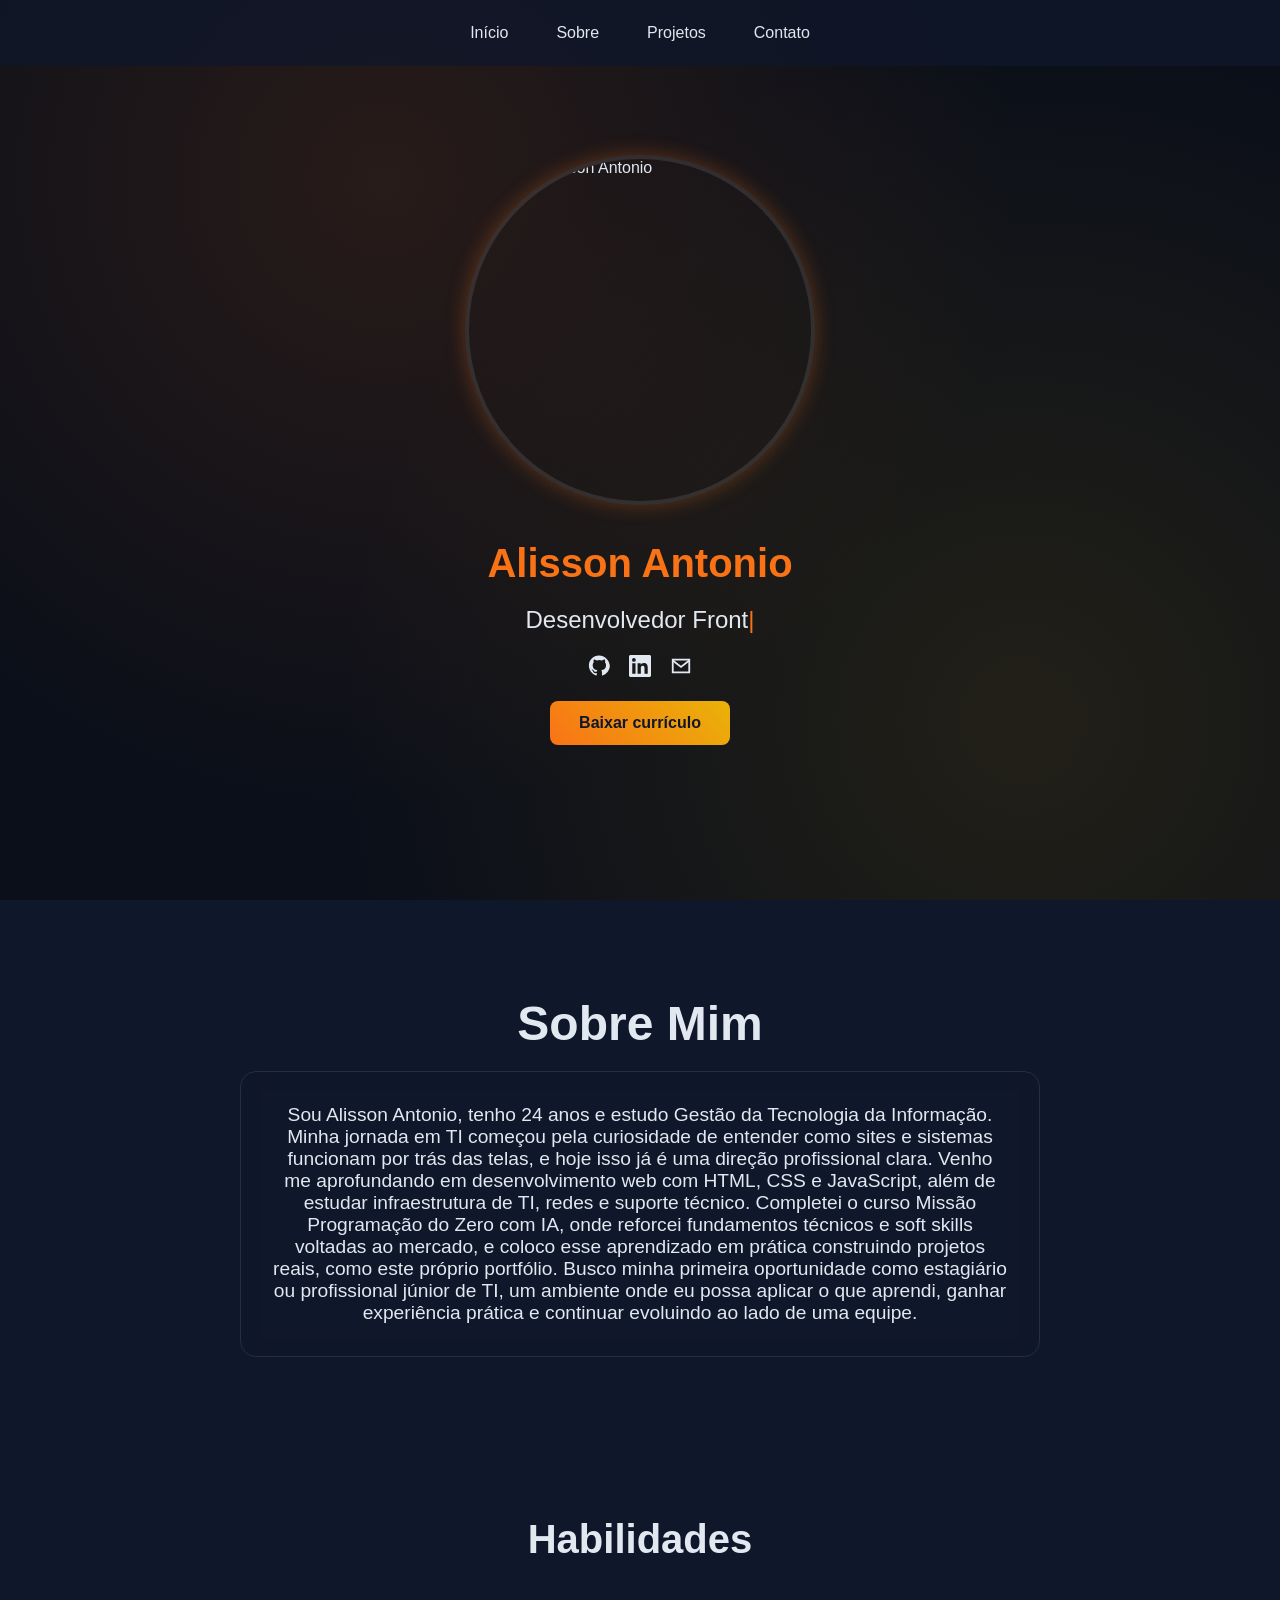
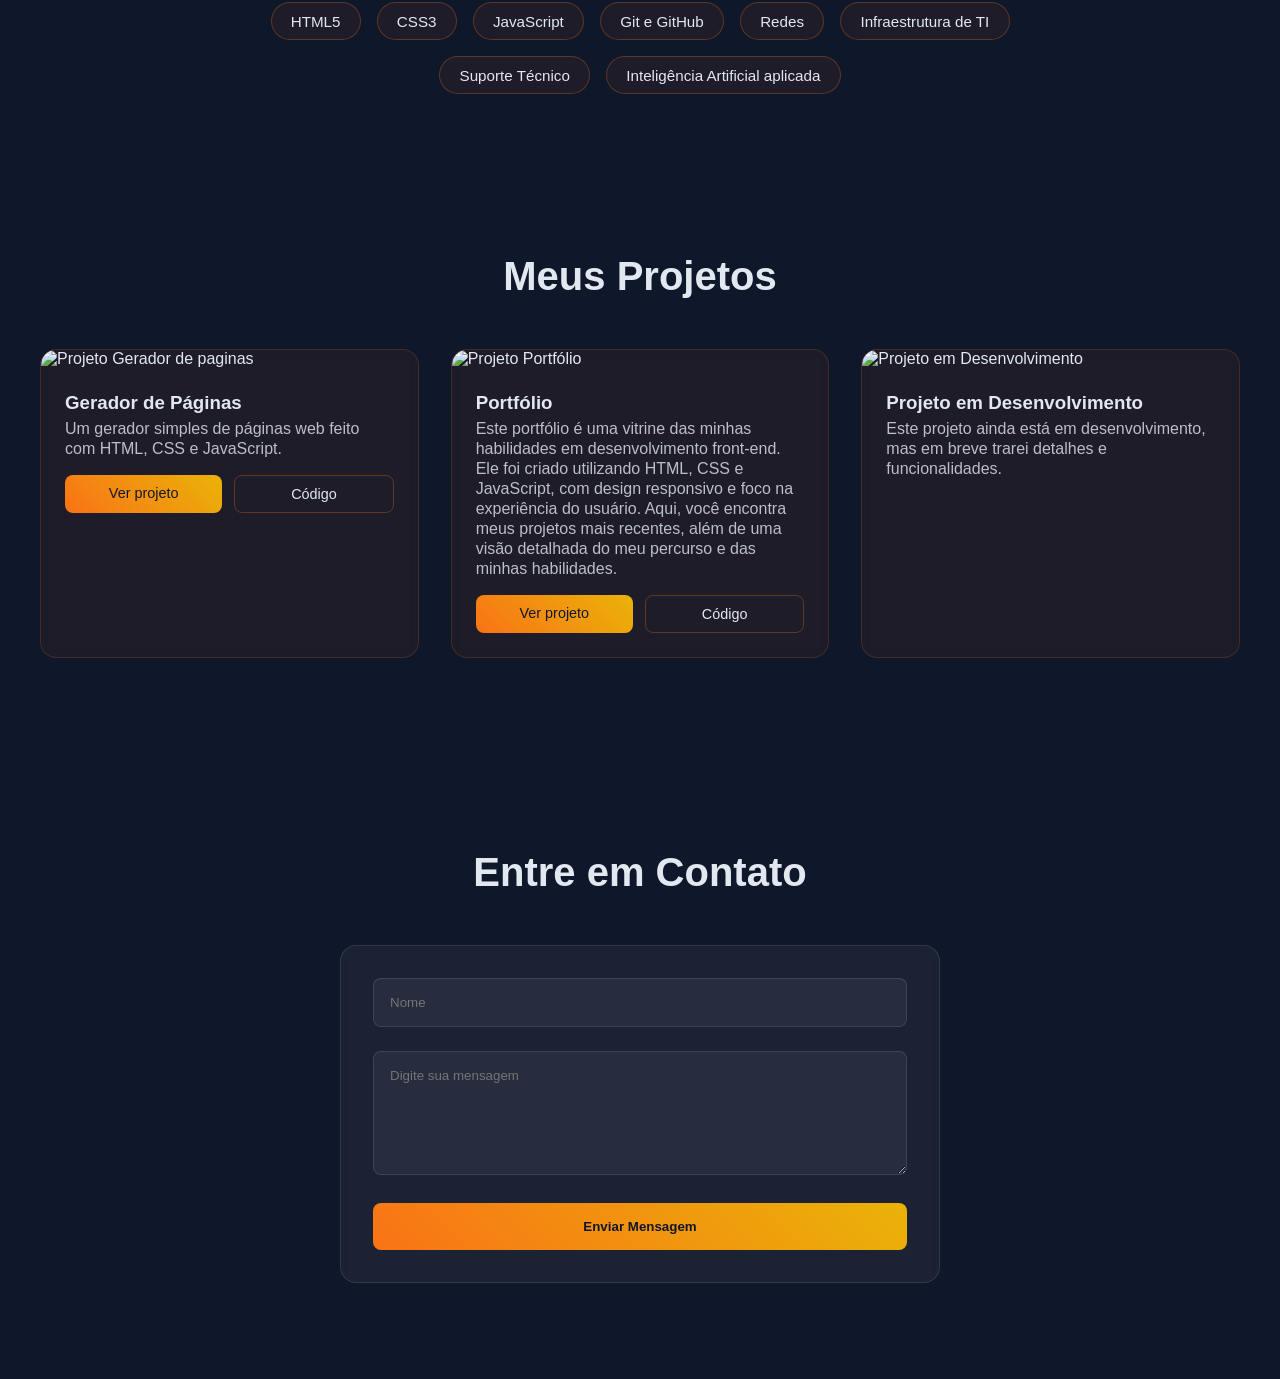
==== index.html @ 195392e7 "Add files via upload" ====
<!DOCTYPE html>
<html lang="pt-BR">

<head>
    <meta charset="UTF-8">
    <meta name="viewport" content="width=device-width, initial-scale=1.0">
    <meta name="description" content="Portfólio de Alisson Antonio, estudante de Gestão da Tecnologia da Informação com foco em desenvolvimento web, suporte técnico e infraestrutura de TI.">
    <link rel="stylesheet" href="styles.css">
    <link rel="icon" href="data:image/svg+xml,%3Csvg xmlns='http://www.w3.org/2000/svg' viewBox='0 0 100 100'%3E%3Crect width='100' height='100' rx='20' fill='%230f172a'/%3E%3Ctext x='50' y='63' font-size='42' font-family='monospace' font-weight='bold' fill='%23f97316' text-anchor='middle'%3E%3C/%3E%3C/text%3E%3C/svg%3E">
    <title>Alisson Antonio | Desenvolvedor Front-End</title>
</head>

<body>
    <div class="particulas"></div>


    <nav class="navegacao">
        <ul class="menu">
            <li>
                <a href="#inicio" class="menu-link">Início</a>
            </li>
            <li>
                <a href="#sobre" class="menu-link">Sobre</a>
            </li>
            <li>
                <a href="#projetos" class="menu-link">Projetos</a>
            </li>
            <li>
                <a href="#contatos" class="menu-link">Contato</a>
            </li>
        </ul>

    </nav>

    <main id="inicio" class="cabecalho">
        <img src="./img/projeto5.jpeg" alt="Foto do Alisson Antonio" class="foto-perfil">
        <h1>Alisson Antonio</h1>
        <p class="cabecalho-sub-titulo"><span id="texto-digitando"></span><span class="cursor-digitando">|</span></p>

        <div class="redes-sociais">
            <a href="https://github.com/alyssongl656-alt" target="_blank" rel="noopener" class="rede-link" aria-label="GitHub">
                <svg width="22" height="22" viewBox="0 0 24 24" fill="currentColor"><path d="M12 .5C5.73.5.98 5.24.98 11.52c0 5.02 3.26 9.28 7.79 10.79.57.1.78-.25.78-.55 0-.27-.01-1.16-.02-2.11-3.17.69-3.84-1.35-3.84-1.35-.52-1.32-1.27-1.67-1.27-1.67-1.04-.71.08-.7.08-.7 1.15.08 1.75 1.18 1.75 1.18 1.02 1.75 2.68 1.24 3.33.95.1-.74.4-1.24.73-1.53-2.53-.29-5.19-1.27-5.19-5.63 0-1.24.44-2.26 1.17-3.06-.12-.29-.51-1.46.11-3.04 0 0 .96-.31 3.14 1.17a10.9 10.9 0 0 1 5.72 0c2.18-1.48 3.14-1.17 3.14-1.17.62 1.58.23 2.75.11 3.04.73.8 1.17 1.82 1.17 3.06 0 4.37-2.67 5.34-5.21 5.62.41.36.77 1.06.77 2.14 0 1.55-.01 2.79-.01 3.17 0 .3.21.66.79.55 4.52-1.51 7.78-5.77 7.78-10.79C23.02 5.24 18.27.5 12 .5z"/></svg>
            </a>
            <a href="https://linkedin.com/in/alisson-antonio-ti" target="_blank" rel="noopener" class="rede-link" aria-label="LinkedIn">
                <svg width="22" height="22" viewBox="0 0 24 24" fill="currentColor"><path d="M20.45 20.45h-3.55v-5.57c0-1.33-.02-3.03-1.85-3.03-1.85 0-2.14 1.45-2.14 2.94v5.66H9.36V9h3.41v1.56h.05c.47-.9 1.63-1.85 3.36-1.85 3.59 0 4.26 2.37 4.26 5.45v6.29zM5.34 7.43a2.06 2.06 0 1 1 0-4.12 2.06 2.06 0 0 1 0 4.12zM7.11 20.45H3.56V9h3.55v11.45zM22.22 0H1.77C.79 0 0 .77 0 1.73v20.54C0 23.23.79 24 1.77 24h20.45c.98 0 1.78-.77 1.78-1.73V1.73C24 .77 23.2 0 22.22 0z"/></svg>
            </a>
            <a href="mailto:alisson.with.faith@gmail.com" class="rede-link" aria-label="E-mail">
                <svg width="22" height="22" viewBox="0 0 24 24" fill="none" stroke="currentColor" stroke-width="2"><path d="M3 5h18v14H3z"/><path d="m3 6 9 7 9-7"/></svg>
            </a>
        </div>

        <a href="./curriculo-alisson-antonio.pdf" download class="botao-curriculo">Baixar currículo</a>
    </main>

    <section id="sobre" class="sobre reveal">
        <h2 class="sobre-titulo">Sobre Mim</h2>
        <div class="sobre-caixa">
            <p class="sobre-paragrafo">
                Sou Alisson Antonio, tenho 24 anos e estudo Gestão da Tecnologia da Informação. Minha jornada em TI começou pela curiosidade de entender como sites e sistemas funcionam por trás das telas, e hoje isso já é uma direção profissional clara.
                Venho me aprofundando em desenvolvimento web com HTML, CSS e JavaScript, além de estudar infraestrutura de TI, redes e suporte técnico. Completei o curso Missão Programação do Zero com IA, onde reforcei fundamentos técnicos e soft skills voltadas ao mercado, e coloco esse aprendizado em prática construindo projetos reais, como este próprio portfólio.
                Busco minha primeira oportunidade como estagiário ou profissional júnior de TI, um ambiente onde eu possa aplicar o que aprendi, ganhar experiência prática e continuar evoluindo ao lado de uma equipe.
            </p>
        </div>
    </section>

    <section id="habilidades" class="habilidades reveal">
        <h2 class="habilidades-titulo">Habilidades</h2>
        <div class="habilidades-caixa">
            <span class="habilidade-badge">HTML5</span>
            <span class="habilidade-badge">CSS3</span>
            <span class="habilidade-badge">JavaScript</span>
            <span class="habilidade-badge">Git e GitHub</span>
            <span class="habilidade-badge">Redes</span>
            <span class="habilidade-badge">Infraestrutura de TI</span>
            <span class="habilidade-badge">Suporte Técnico</span>
            <span class="habilidade-badge">Inteligência Artificial aplicada</span>
        </div>
    </section>

    <section id="projetos" class="projetos reveal">
        <h2 class="projetos-titulo">Meus Projetos</h2>
        <div class="projetos-caixa">

            <div class="projetos-Gerador">
                <img src="./img/projeto2.png" alt="Projeto Gerador de paginas" class="projetos-imagem">
                <div class="caixa-textos-projetos">
                    <h3 class="info-projetos">Gerador de Páginas</h3>
                    <p class="paragrafo-projetos"> Um gerador simples de páginas web feito com HTML, CSS e JavaScript.
                    </p>
                    <div class="links-projeto">
                        <a href="https://gerador-conteudo-ia.vercel.app" target="_blank" rel="noopener" class="btn-projeto">Ver projeto</a>
                        <a href="https://github.com/alyssongl656-alt/gerador-conteudo-ia" target="_blank" rel="noopener" class="btn-projeto btn-projeto-secundario">Código</a>
                    </div>
                </div>
            </div>

            <div class="projetos-Gerador">
                <img src="./img/projeto3.png" alt="Projeto Portfólio" class="projetos-imagem">
                <div class="caixa-textos-projetos">
                    <h3 class="info-projetos">Portfólio</h3>
                    <p class="paragrafo-projetos"> Este portfólio é uma vitrine das minhas habilidades em
                        desenvolvimento
                        front-end. Ele foi criado utilizando HTML, CSS e JavaScript, com design responsivo e foco na
                        experiência do usuário. Aqui, você encontra meus projetos mais recentes, além de uma visão
                        detalhada
                        do meu percurso e das minhas habilidades.</p>
                    <div class="links-projeto">
                        <a href="https://alyssongl656-alt.github.io/" target="_blank" rel="noopener" class="btn-projeto">Ver projeto</a>
                        <a href="https://github.com/alyssongl656-alt/alyssongl656-alt.github.io" target="_blank" rel="noopener" class="btn-projeto btn-projeto-secundario">Código</a>
                    </div>
                </div>
            </div>

            <div class="projetos-Gerador">
                <img src="./img/projeto4.jpeg" alt="Projeto em Desenvolvimento" class="projetos-imagem">
                <div class="caixa-textos-projetos">
                    <h3 class="info-projetos">Projeto em Desenvolvimento</h3>
                    <p class="paragrafo-projetos"> Este projeto ainda está em desenvolvimento, mas em breve trarei
                        detalhes
                        e funcionalidades.</p>
                </div>
            </div>


        </div>
    </section>

    <section id="contatos" class="contatos reveal">
        <h2 class="contatos-titulo">Entre em Contato</h2>

        <form class="contato-formulario" id="formulario" onsubmit="enviarMensagem(event)">
            <div class="grupo-form">
                <input placeholder="Nome" class="campo-form" id="nome">
            </div>

            <div class="grupo-form">
                <textarea class="campo-form" placeholder="Digite sua mensagem" rows="6" id="mensagem"></textarea>
            </div>

            <button type="submit" class="botao-form">Enviar Mensagem</button>
        </form>
    </section>

    <script>

        function enviarMensagem(event) {
            event.preventDefault();

            const nome = document.getElementById('nome').value;
            const mensagem = document.getElementById('mensagem').value;
            const telefone = "5582994211185";

            const texto = `Olá, meu nome é ${nome}, ${mensagem}`;
            const msgFormatada = encodeURIComponent(texto);

            const url = `https://wa.me/${telefone}?text=${msgFormatada}`;

            window.open(url, '_blank');
        }

        const frasesDigitando = ["Desenvolvedor Front-End", "Estudante de TI", "Suporte Técnico"];
        let indiceFrase = 0;
        let indiceLetra = 0;
        let apagando = false;
        const elementoDigitando = document.getElementById('texto-digitando');

        function digitar() {
            const fraseAtual = frasesDigitando[indiceFrase];

            if (!apagando) {
                indiceLetra++;
                elementoDigitando.textContent = fraseAtual.slice(0, indiceLetra);
                if (indiceLetra === fraseAtual.length) {
                    apagando = true;
                    setTimeout(digitar, 1800);
                    return;
                }
            } else {
                indiceLetra--;
                elementoDigitando.textContent = fraseAtual.slice(0, indiceLetra);
                if (indiceLetra === 0) {
                    apagando = false;
                    indiceFrase = (indiceFrase + 1) % frasesDigitando.length;
                }
            }

            setTimeout(digitar, apagando ? 40 : 80);
        }

        digitar();

        const elementosRevelar = document.querySelectorAll('.reveal');
        const observador = new IntersectionObserver((entradas) => {
            entradas.forEach((entrada) => {
                if (entrada.isIntersecting) {
                    entrada.target.classList.add('reveal-ativo');
                    observador.unobserve(entrada.target);
                }
            });
        }, { threshold: 0.15 });

        elementosRevelar.forEach((el) => observador.observe(el));
    </script>

</body>

</html>
---- styles.css ----
* {
    margin: 0;
    padding: 0;
    box-sizing: border-box;
    font-family:'Segoe UI', Tahoma, Geneva, Verdana, sans-serif
}

html {
    scroll-behavior: smooth;
}

:root {
    --primaria: #f97316;
    --secundaria: #eab308;
    --escuro: #0f172a;
    --mais-Escuro: #0a0f1c;
    --claro: #e2e8f0;
    --vidro: rgba(255, 255, 255, 0.1);
}

body {
    background-color: var(--escuro);
    color: var(--claro);
}

.navegacao {
    position: fixed;
    background:rgba(15, 23, 42, 0.8);
    width: 100%;
    z-index: 100;
    padding: 1.5rem 0;
}

.menu { 
    display: flex;
    justify-content: center;
    list-style: none;
    gap: 3rem;
}

.menu-link {
    text-decoration: none;
    color: var(--claro);
    font-weight: 500;
    position: relative;
    padding: 0.5rem 0;
}

.menu-link::after {
    content: '';
    height: 2px;
    width: 0;
    position: absolute;
    bottom: 0;
    left: 0;
    background: linear-gradient(90deg, var(--primaria), var(--secundaria));
    transition: width 0.5s ease;
}

.menu-link:hover::after {
    width: 100%;
}

.foto-perfil {
    width: 350px;
    height: 350px;
    box-shadow: 0 0px 20px rgba(249, 115, 22, 0.3);
    border-radius: 50%;
    border: 4px solid var(--vidro);
    margin-bottom: 1rem;
    animation: flutuar 5s ease-in-out infinite;
}

.cabecalho {
   min-height: 100vh;
   display: flex;
   justify-content: center;
   align-items: center;
    flex-direction: column;
}

h1 {
    font-size: 2.5rem;
    color: var(--primaria);
    font-weight: bold;
    margin: 20px;
}

.cabecalho-sub-titulo {
    font-size: 1.5rem;
    color: var(--claro);
    margin-bottom: 20px;
}

.sobre {
    padding: 6rem 2rem;
}

.sobre-titulo {
    font-size: 3rem;
    color: var(--claro);
    text-align: center;
    margin-bottom: 20px;
}

.sobre-caixa {
    padding: 2rem;
    max-width: 800px;
    margin: 0 auto;
    border-radius: 16px;
    border: 1px solid var(--vidro);
    backdrop-filter: blur(10px);
    background: rgba(255, 255, 255, 0.0);
}

.sobre-paragrafo {
    text-align: center;
    font-size: 1.2rem;
}

.projetos {
    padding: 6rem 2rem;
}

.projetos-caixa {
    display: grid;
    grid-template-columns: repeat(auto-fit, minmax(300px, 1fr));
    gap: 2rem;
    max-width: 1200px;
    margin: 0 auto;

}

.projetos-Gerador {
    background: rgba(249, 115, 22, 0.06);
    border-radius: 16px;
    backdrop-filter: blur(5px);
    border: 1px solid rgba(249, 115, 22, 0.18);
    overflow: hidden;
    transition: all 0.5s ease;
    cursor: pointer;
}

.projetos-titulo {
    text-align: center;
    font-size: 2.5rem;
    margin-bottom: 50px;
}

.projetos-Gerador:hover {
    box-shadow: 0 10px 20px rgba(249, 115, 22, 0.2);
    transform: translateY(-10px) scale(1.03);
}

.projetos-imagem {
   height: 200px;
   width: 100%;
   object-fit: cover;
}

.caixa-textos-projetos {
    padding: 1.5rem;
}

.paragrafo-projetos {
   color: rgba(226, 232, 240, 0.8);
   line-height: 1.25rem;
}

.info-projetos {
margin-bottom: 5px;
}

.contatos {
    padding: 6rem 2rem;
}
.contatos-titulo{
    text-align: center;
    font-size: 2.5rem;
    margin-bottom: 50px;
}
.contato-formulario {
    max-width: 600px;
    margin: 0 auto;
    background: rgba(255, 255, 255, 0.05);
    backdrop-filter: blur(5px);
    padding: 2rem;
    border: 1px solid var(--vidro);
    border-radius: 16px;
}
.campo-form {
    width: 100%;
    padding: 1rem;
    background: rgba(255, 255, 255, 0.05);
    border-radius: 8px;
    color: var(--claro);
    border: 1px solid var(--vidro);
    outline: none;  
}

.campo-form:focus {
    border-color: var(--secundaria);
    box-shadow: 0 0 10px rgba(249, 115, 22, 0.3);

}

.grupo-form {
    margin-bottom: 1.5rem;
}

.botao-form {
    color: var(--escuro);
    background: linear-gradient(45deg, var(--primaria), var(--secundaria));
    padding: 1rem 2rem;
    border: none;
    border-radius: 8px;
    cursor: pointer;
    font-weight: bold;
    width: 100%;
    transition: all 0.5s ease;
}

.botao-form:hover {
    transform: translateY(-4px);
    box-shadow: 0 5px 15px rgba(249, 115, 22, 0.4);
}

.particulas {
    position: fixed;
    top: 0;
    left: 0;
    width: 100%;
    height: 100%;
    z-index: -1;
    background:
    radial-gradient(circle at 30% 20%, rgba(249, 115, 22, 0.12), transparent 55%),
    radial-gradient(circle at 80% 80%, rgba(234, 179, 8, 0.10), transparent 55%),
    #0b0f19;
}

@keyframes flutuar {
    0%, 100% {
        transform: translateY(0);
    }
    50% {
        transform: translateY(-20px);
    }
}

@media (max-width: 768px) {
    .menu {
        gap: 1.5rem;
        flex-wrap: wrap;
        padding: 0 1rem;
    }

    .navegacao {
        padding: 1rem 0;
    }

    .foto-perfil {
        width: 220px;
        height: 220px;
    }

    h1 {
        font-size: 2rem;
        text-align: center;
    }

    .cabecalho-sub-titulo {
        font-size: 1.2rem;
        text-align: center;
    }

    .sobre-titulo,
    .projetos-titulo,
    .contatos-titulo {
        font-size: 2.2rem;
    }

    .sobre {
        padding: 4rem 1.5rem;
    }

    .sobre-caixa {
        padding: 1.5rem;
    }

    .sobre-paragrafo {
        font-size: 1rem;
    }

    .projetos,
    .contatos {
        padding: 4rem 1.5rem;
    }

    .projetos-caixa {
        grid-template-columns: 1fr;
    }

    .contato-formulario {
        padding: 1.5rem;
    }

    .habilidades {
        padding: 3rem 1.5rem;
    }

    .habilidades-titulo {
        font-size: 2.2rem;
    }

    .links-projeto {
        flex-direction: column;
    }
}

@media (max-width: 480px) {
    .menu {
        gap: 1rem;
        font-size: 0.9rem;
    }

    .foto-perfil {
        width: 160px;
        height: 160px;
    }

    h1 {
        font-size: 1.6rem;
    }

    .cabecalho-sub-titulo {
        font-size: 1rem;
    }

    .sobre-titulo,
    .projetos-titulo,
    .contatos-titulo {
        font-size: 1.8rem;
    }
}

.cabecalho-sub-titulo {
    min-height: 1.8rem;
}

.cursor-digitando {
    color: var(--primaria);
    animation: piscar 0.8s infinite;
}

@keyframes piscar {
    0%, 100% { opacity: 1; }
    50% { opacity: 0; }
}

.redes-sociais {
    display: flex;
    gap: 1.2rem;
    margin-bottom: 1.5rem;
}

.rede-link {
    color: var(--claro);
    display: flex;
    transition: color 0.3s ease, transform 0.3s ease;
}

.rede-link:hover {
    color: var(--primaria);
    transform: translateY(-3px);
}

.botao-curriculo {
    text-decoration: none;
    color: var(--escuro);
    background: linear-gradient(45deg, var(--primaria), var(--secundaria));
    padding: 0.8rem 1.8rem;
    border-radius: 8px;
    font-weight: bold;
    transition: all 0.5s ease;
}

.botao-curriculo:hover {
    transform: translateY(-4px);
    box-shadow: 0 5px 15px rgba(249, 115, 22, 0.4);
}

.habilidades {
    padding: 4rem 2rem;
}

.habilidades-titulo {
    text-align: center;
    font-size: 2.5rem;
    margin-bottom: 40px;
}

.habilidades-caixa {
    display: flex;
    flex-wrap: wrap;
    justify-content: center;
    gap: 1rem;
    max-width: 900px;
    margin: 0 auto;
}

.habilidade-badge {
    padding: 0.6rem 1.2rem;
    border-radius: 999px;
    border: 1px solid rgba(249, 115, 22, 0.3);
    background: rgba(249, 115, 22, 0.06);
    color: var(--claro);
    font-size: 0.95rem;
    font-weight: 500;
    transition: all 0.3s ease;
}

.habilidade-badge:hover {
    background: rgba(249, 115, 22, 0.15);
    border-color: var(--primaria);
    transform: translateY(-3px);
}

.links-projeto {
    display: flex;
    gap: 0.75rem;
    margin-top: 1rem;
}

.btn-projeto {
    flex: 1;
    text-align: center;
    text-decoration: none;
    padding: 0.6rem 1rem;
    border-radius: 8px;
    font-size: 0.9rem;
    font-weight: 500;
    color: var(--escuro);
    background: linear-gradient(45deg, var(--primaria), var(--secundaria));
    transition: all 0.3s ease;
}

.btn-projeto-secundario {
    color: var(--claro);
    background: transparent;
    border: 1px solid rgba(249, 115, 22, 0.3);
}

.btn-projeto:hover {
    transform: translateY(-3px);
    box-shadow: 0 5px 15px rgba(249, 115, 22, 0.3);
}

.reveal {
    opacity: 0;
    transform: translateY(40px);
    transition: opacity 0.8s ease, transform 0.8s ease;
}

.reveal-ativo {
    opacity: 1;
    transform: translateY(0);
}
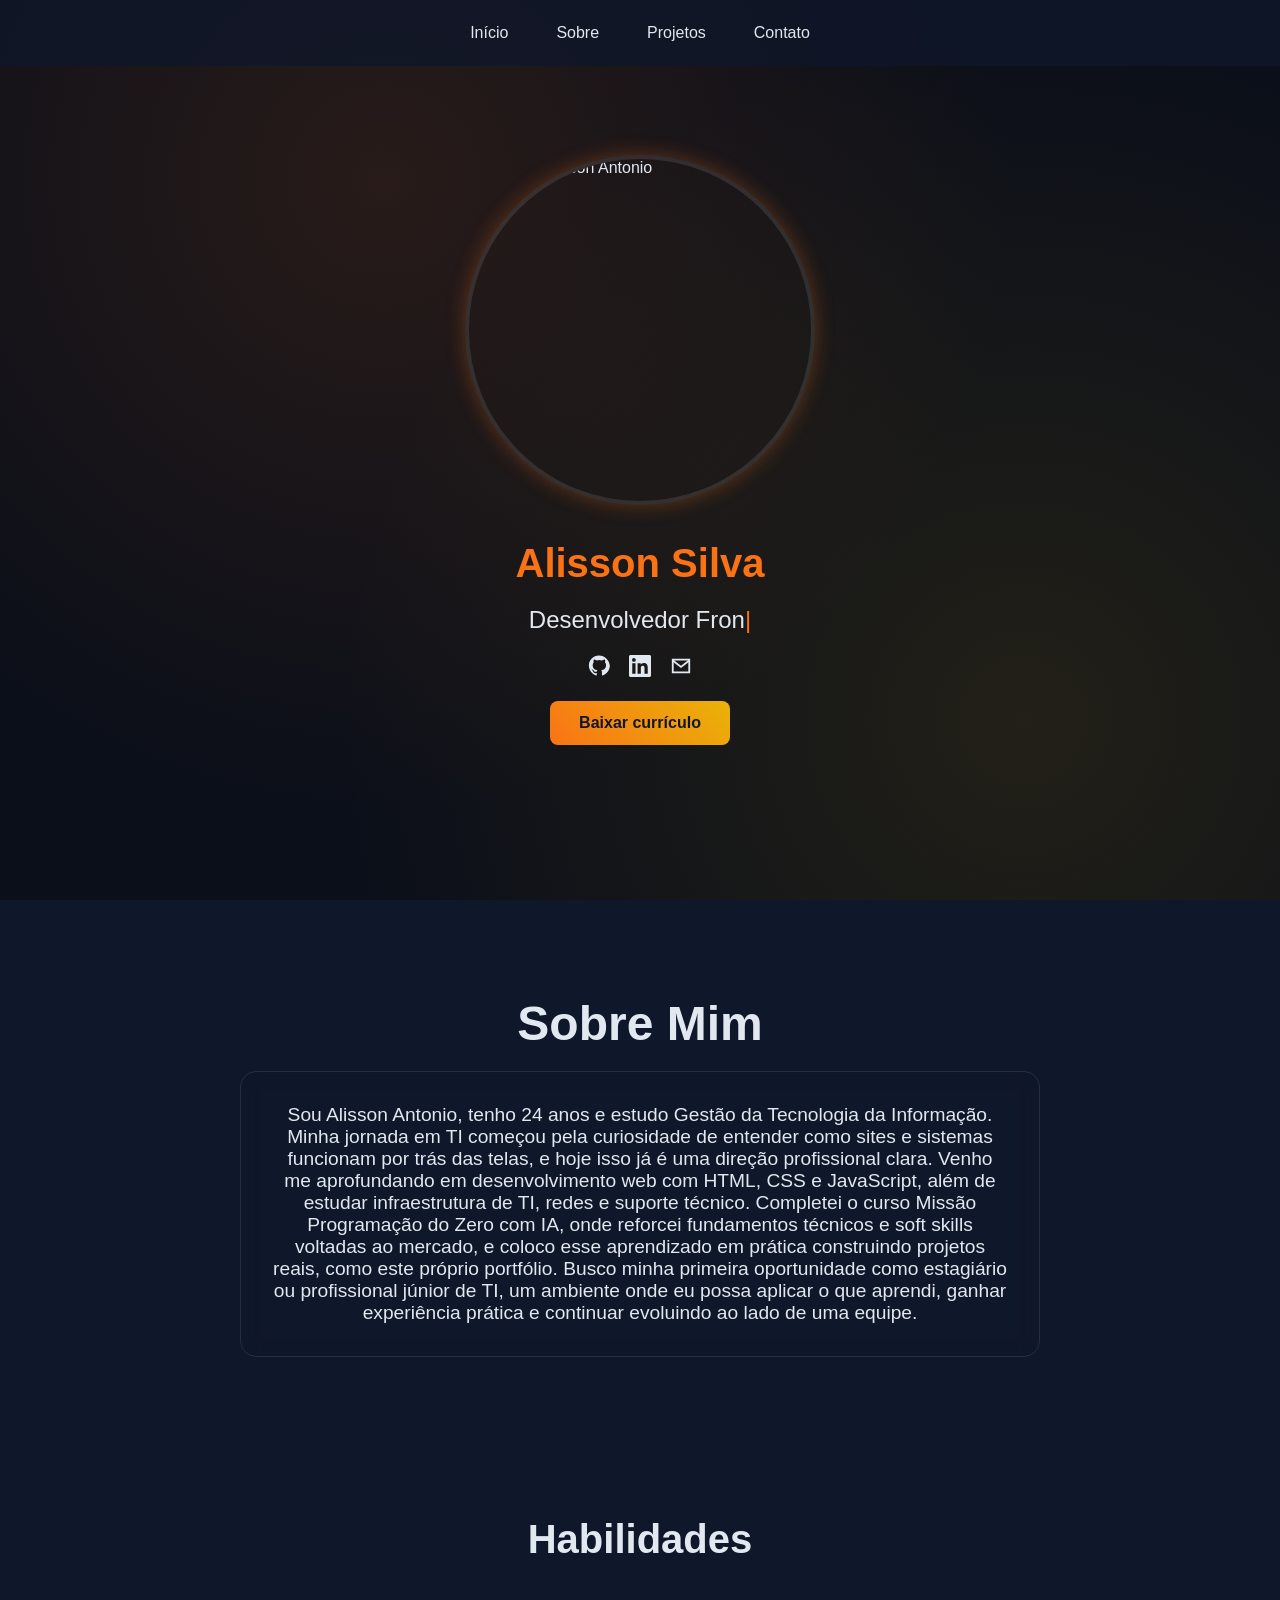
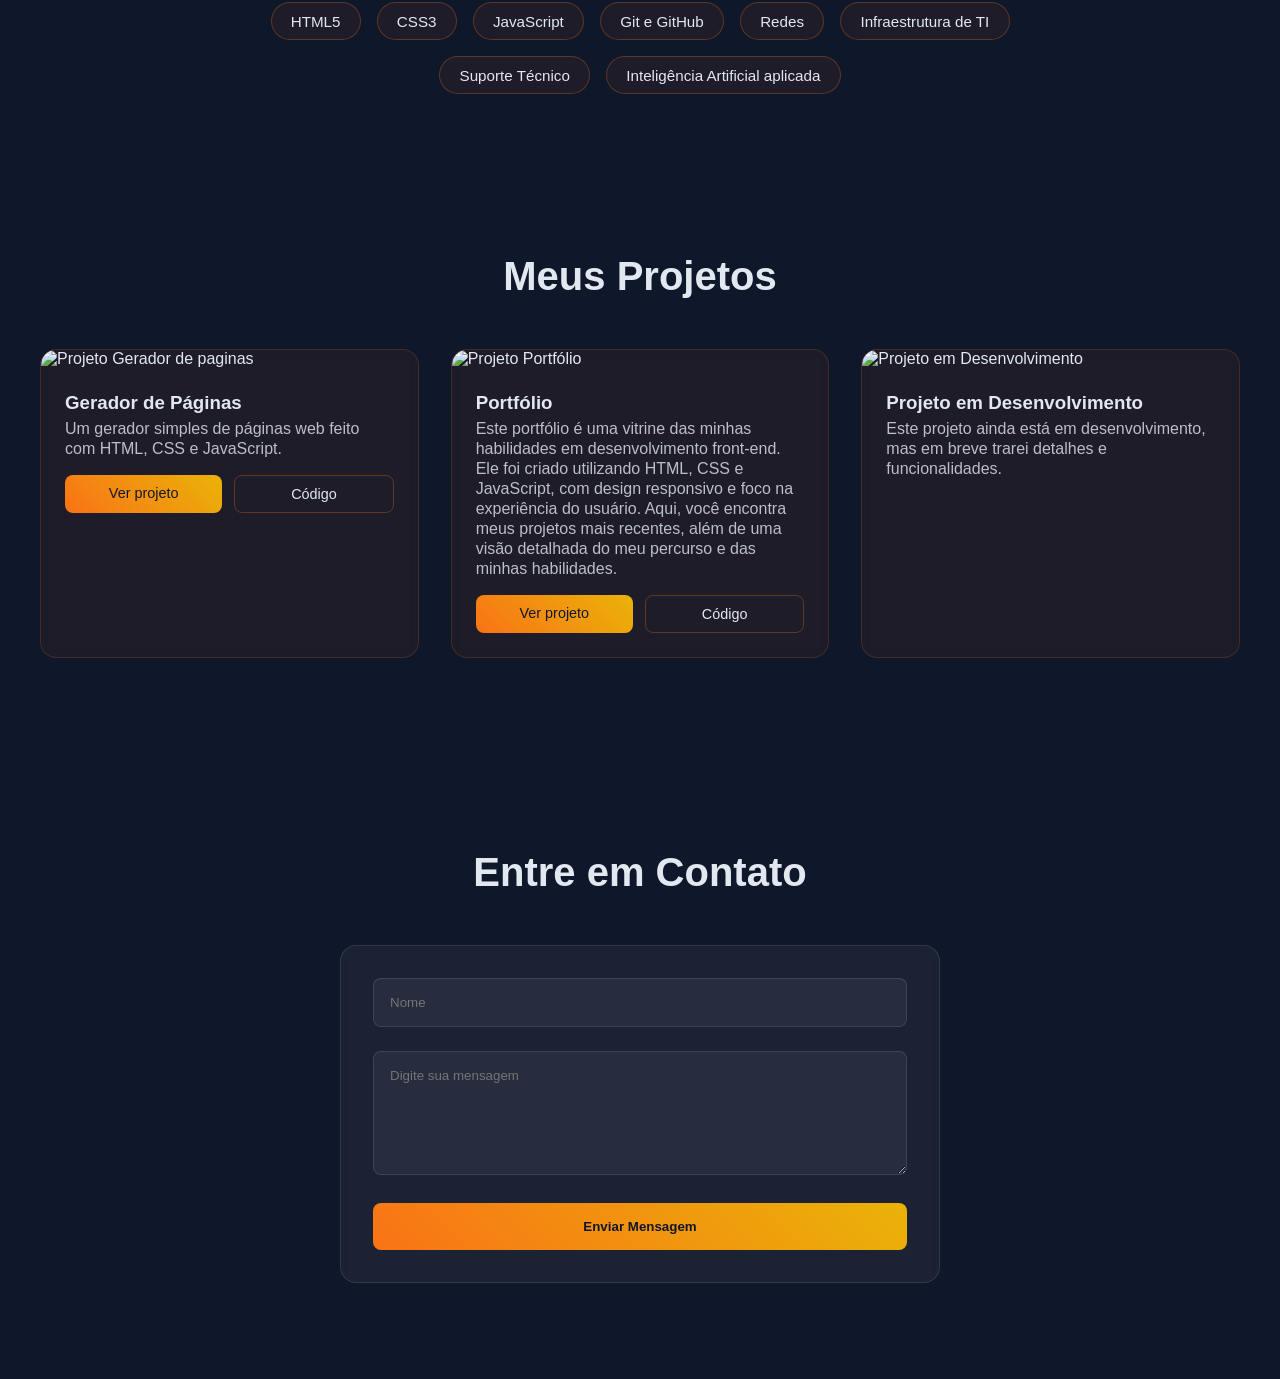
==== commit 3277358d: "Update index.html" ====
--- a/index.html
+++ b/index.html
@@ -34,7 +34,7 @@
 
     <main id="inicio" class="cabecalho">
         <img src="./img/projeto5.jpeg" alt="Foto do Alisson Antonio" class="foto-perfil">
-        <h1>Alisson Antonio</h1>
+        <h1>Alisson Silva</h1>
         <p class="cabecalho-sub-titulo"><span id="texto-digitando"></span><span class="cursor-digitando">|</span></p>
 
         <div class="redes-sociais">
@@ -204,4 +204,4 @@
 
 </body>
 
-</html>+</html>
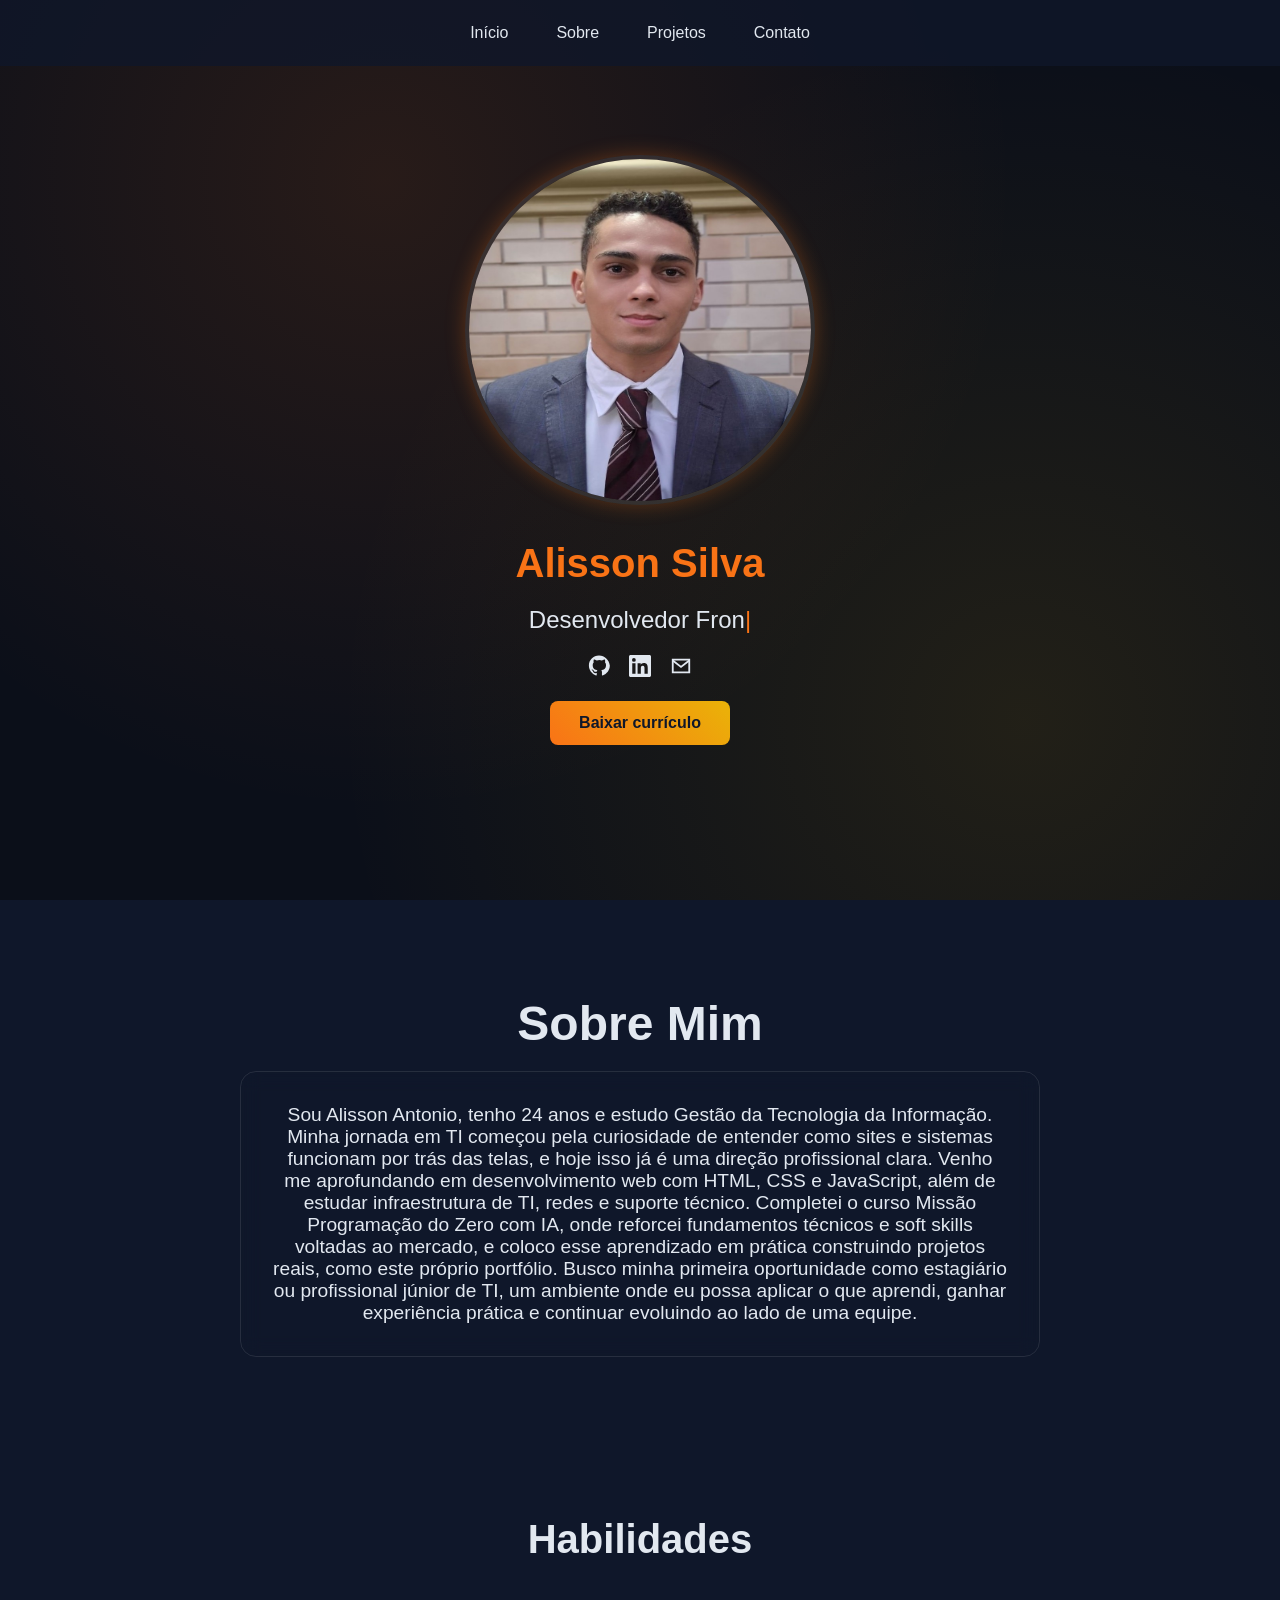
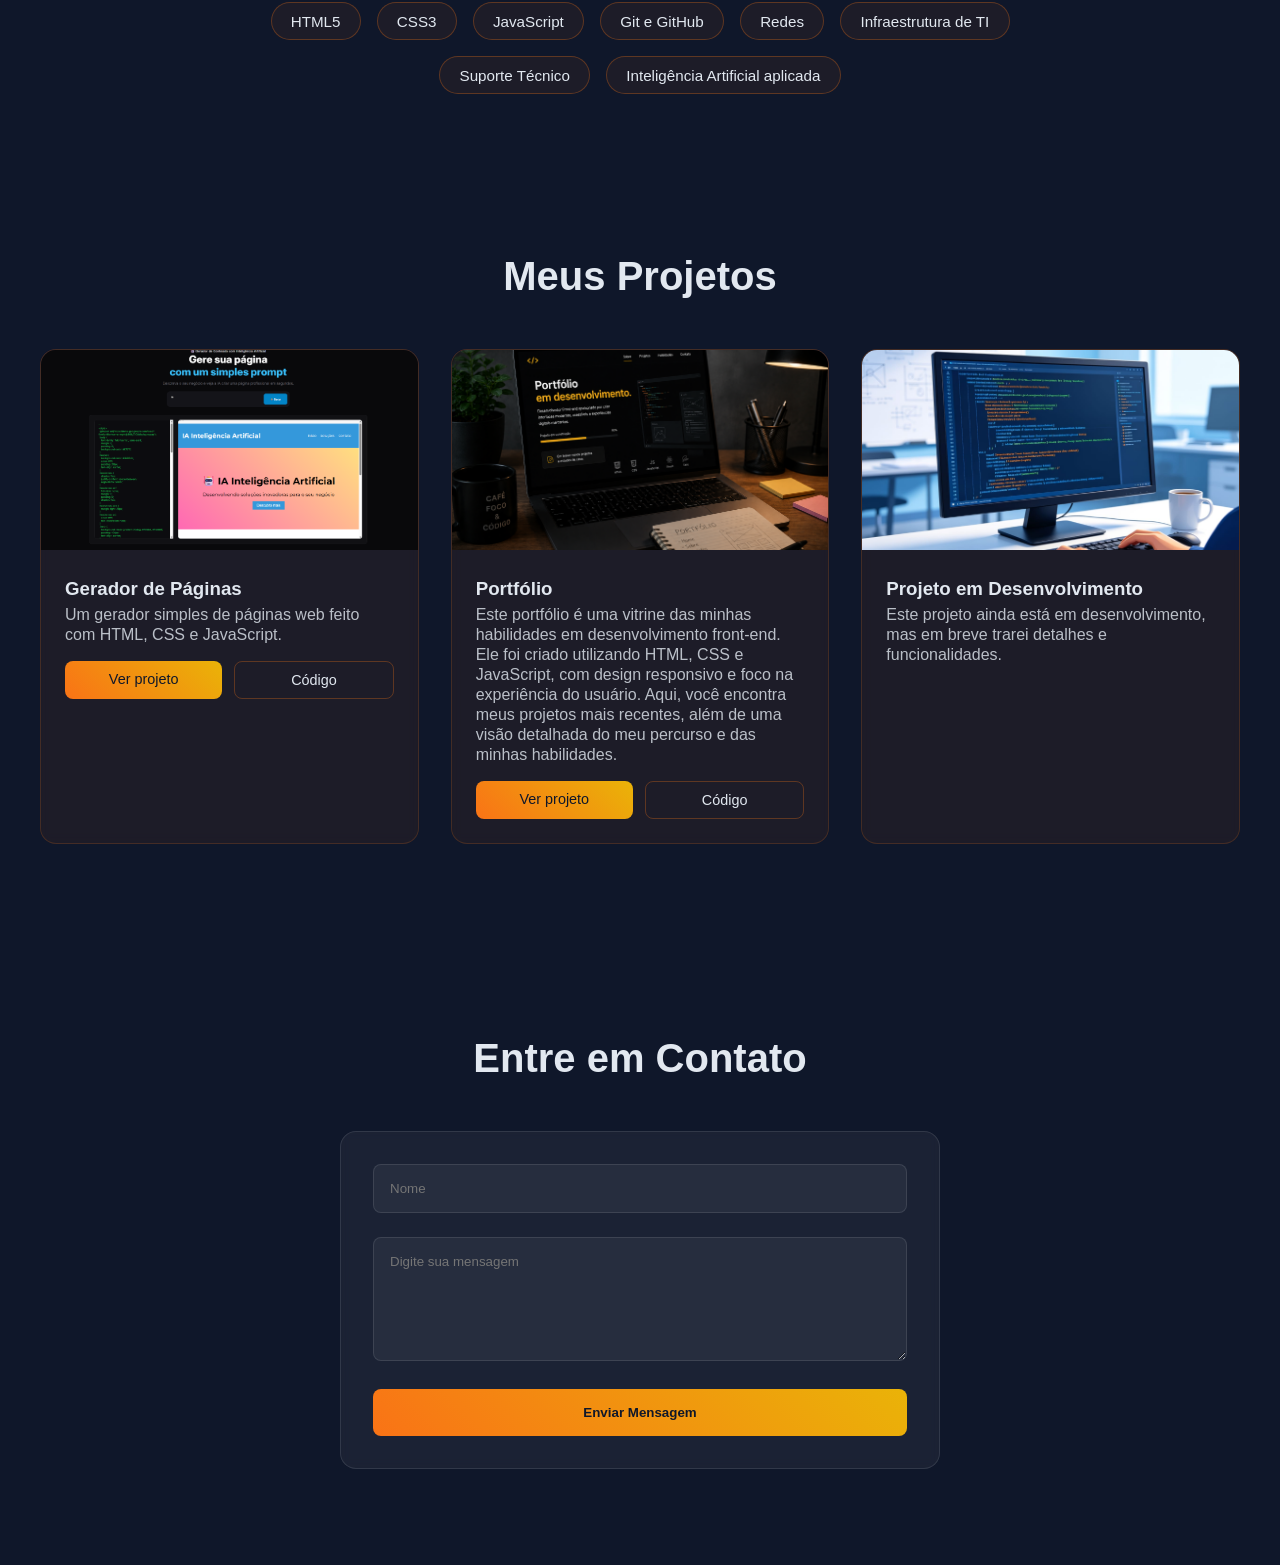
==== commit b759fe52: "Update index.html" ====
--- a/index.html
+++ b/index.html
@@ -33,7 +33,7 @@
     </nav>
 
     <main id="inicio" class="cabecalho">
-        <img src="./img/projeto5.jpeg" alt="Foto do Alisson Antonio" class="foto-perfil">
+        <img src="./projeto5.jpeg" alt="Foto do Alisson Silva" class="foto-perfil">
         <h1>Alisson Silva</h1>
         <p class="cabecalho-sub-titulo"><span id="texto-digitando"></span><span class="cursor-digitando">|</span></p>
 
@@ -82,7 +82,7 @@
         <div class="projetos-caixa">
 
             <div class="projetos-Gerador">
-                <img src="./img/projeto2.png" alt="Projeto Gerador de paginas" class="projetos-imagem">
+                <img src="./projeto2.png" alt="Projeto Gerador de paginas" class="projetos-imagem">
                 <div class="caixa-textos-projetos">
                     <h3 class="info-projetos">Gerador de Páginas</h3>
                     <p class="paragrafo-projetos"> Um gerador simples de páginas web feito com HTML, CSS e JavaScript.
@@ -95,7 +95,7 @@
             </div>
 
             <div class="projetos-Gerador">
-                <img src="./img/projeto3.png" alt="Projeto Portfólio" class="projetos-imagem">
+                <img src="./projeto3.png" alt="Projeto Portfólio" class="projetos-imagem">
                 <div class="caixa-textos-projetos">
                     <h3 class="info-projetos">Portfólio</h3>
                     <p class="paragrafo-projetos"> Este portfólio é uma vitrine das minhas habilidades em
@@ -112,7 +112,7 @@
             </div>
 
             <div class="projetos-Gerador">
-                <img src="./img/projeto4.jpeg" alt="Projeto em Desenvolvimento" class="projetos-imagem">
+                <img src="./projeto4.jpeg" alt="Projeto em Desenvolvimento" class="projetos-imagem">
                 <div class="caixa-textos-projetos">
                     <h3 class="info-projetos">Projeto em Desenvolvimento</h3>
                     <p class="paragrafo-projetos"> Este projeto ainda está em desenvolvimento, mas em breve trarei
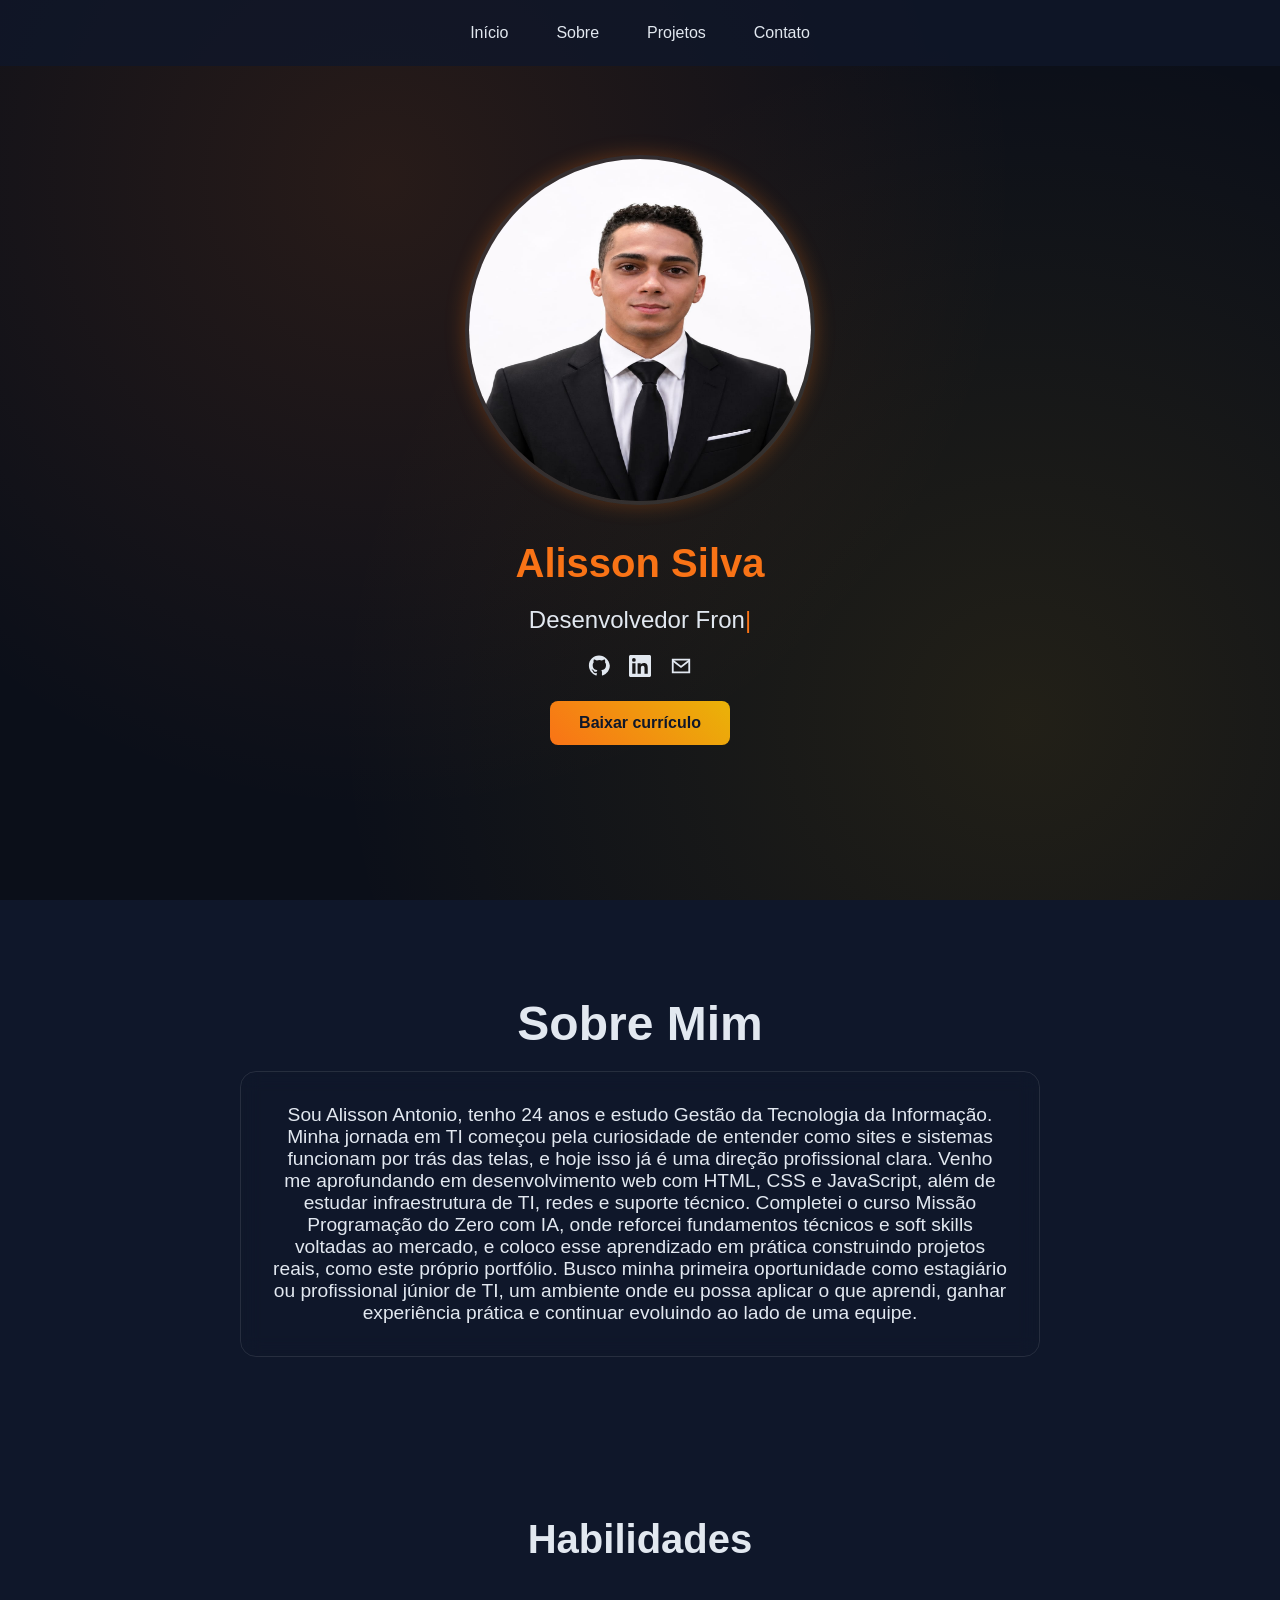
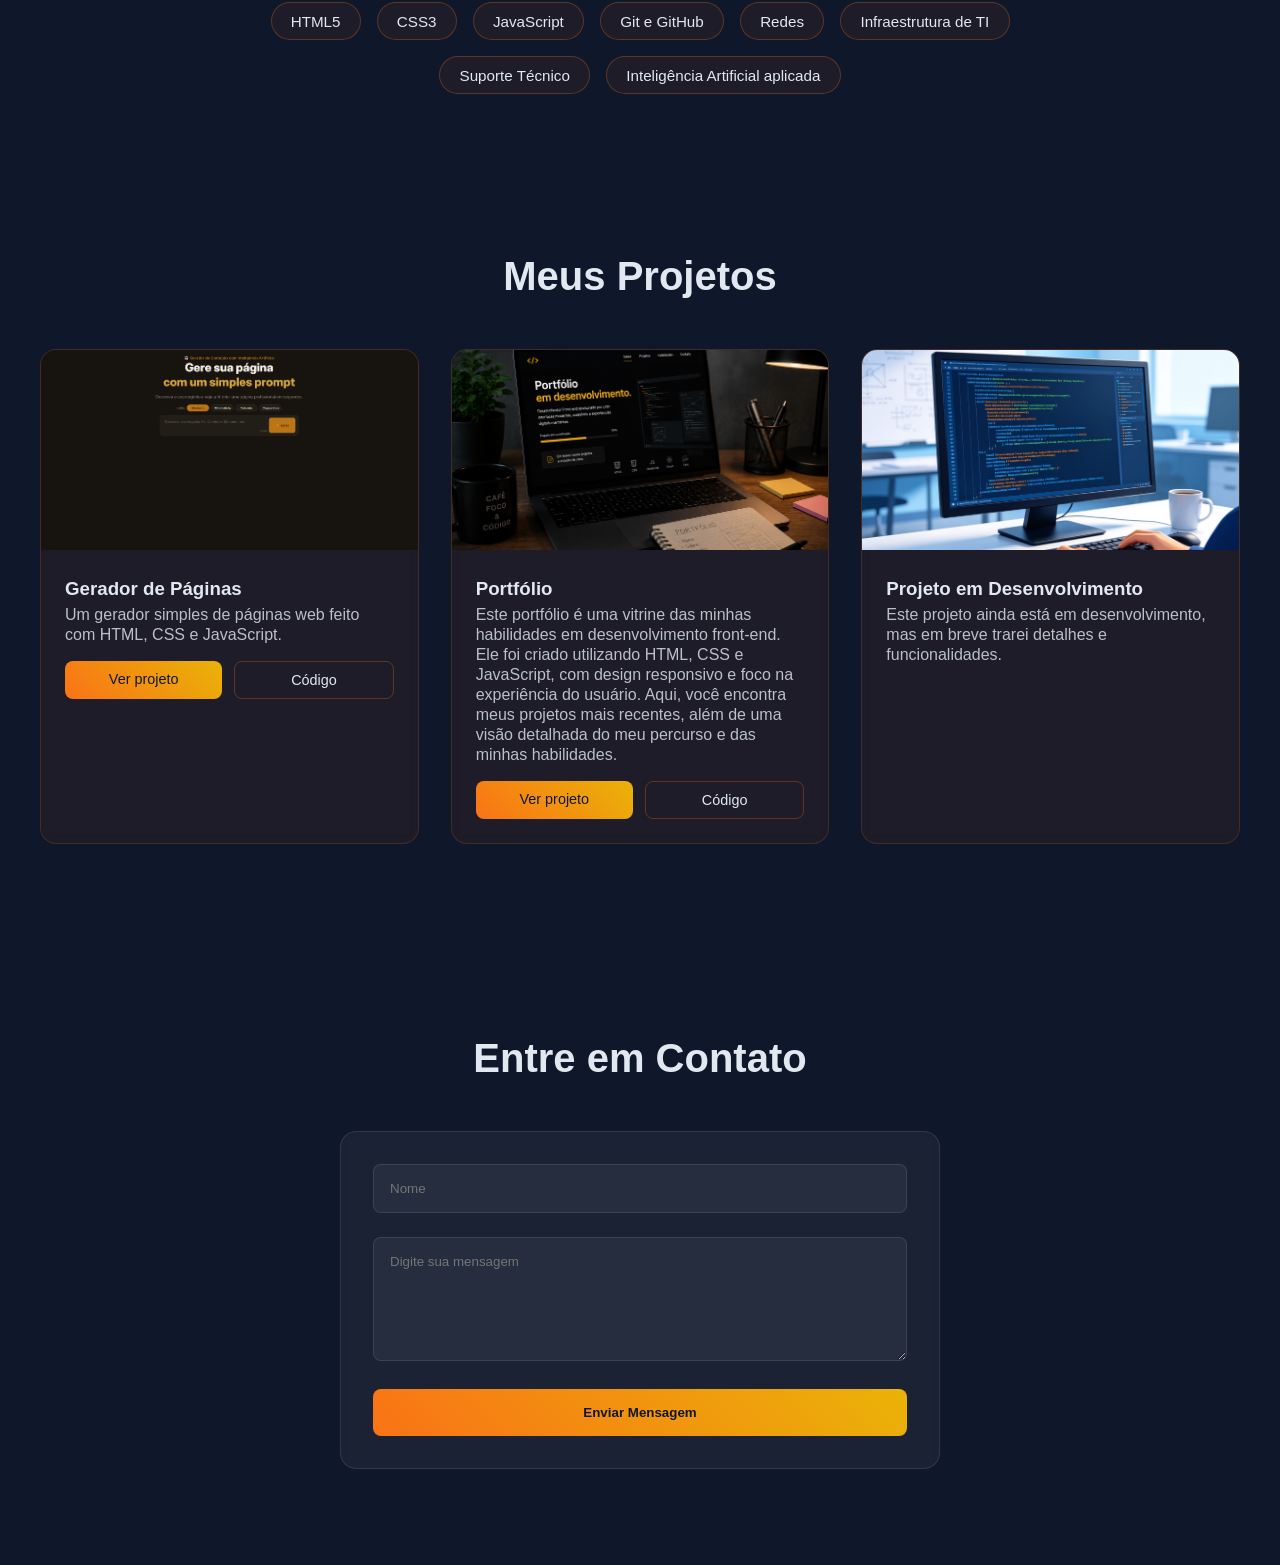
==== commit 9ab9d800: "Update index.html" ====
--- a/index.html
+++ b/index.html
@@ -33,7 +33,7 @@
     </nav>
 
     <main id="inicio" class="cabecalho">
-        <img src="./projeto5.jpeg" alt="Foto do Alisson Silva" class="foto-perfil">
+        <img src="./perfil-novo.jpeg" alt="Foto do Alisson Silva" class="foto-perfil">
         <h1>Alisson Silva</h1>
         <p class="cabecalho-sub-titulo"><span id="texto-digitando"></span><span class="cursor-digitando">|</span></p>
 
@@ -82,7 +82,7 @@
         <div class="projetos-caixa">
 
             <div class="projetos-Gerador">
-                <img src="./projeto2.png" alt="Projeto Gerador de paginas" class="projetos-imagem">
+                <img src="./gerador.png" alt="Projeto Gerador de paginas" class="projetos-imagem">
                 <div class="caixa-textos-projetos">
                     <h3 class="info-projetos">Gerador de Páginas</h3>
                     <p class="paragrafo-projetos"> Um gerador simples de páginas web feito com HTML, CSS e JavaScript.
